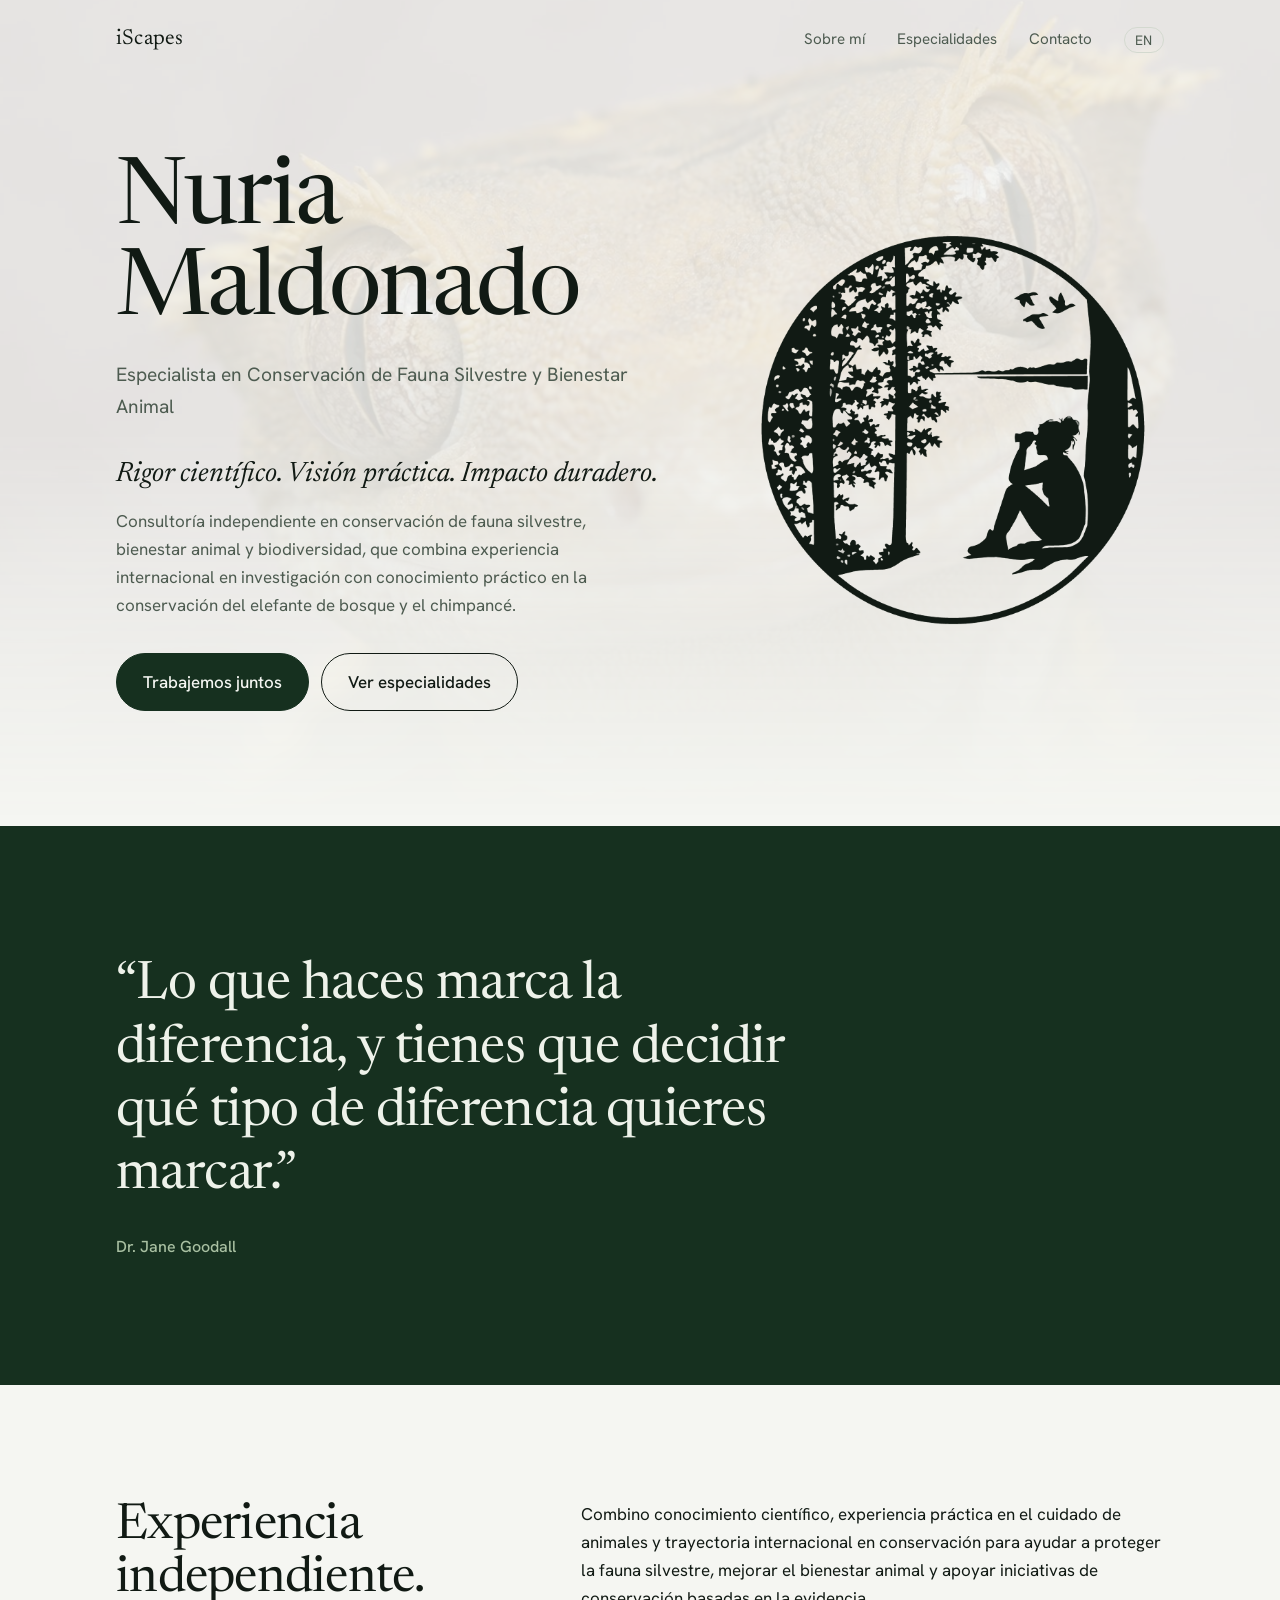
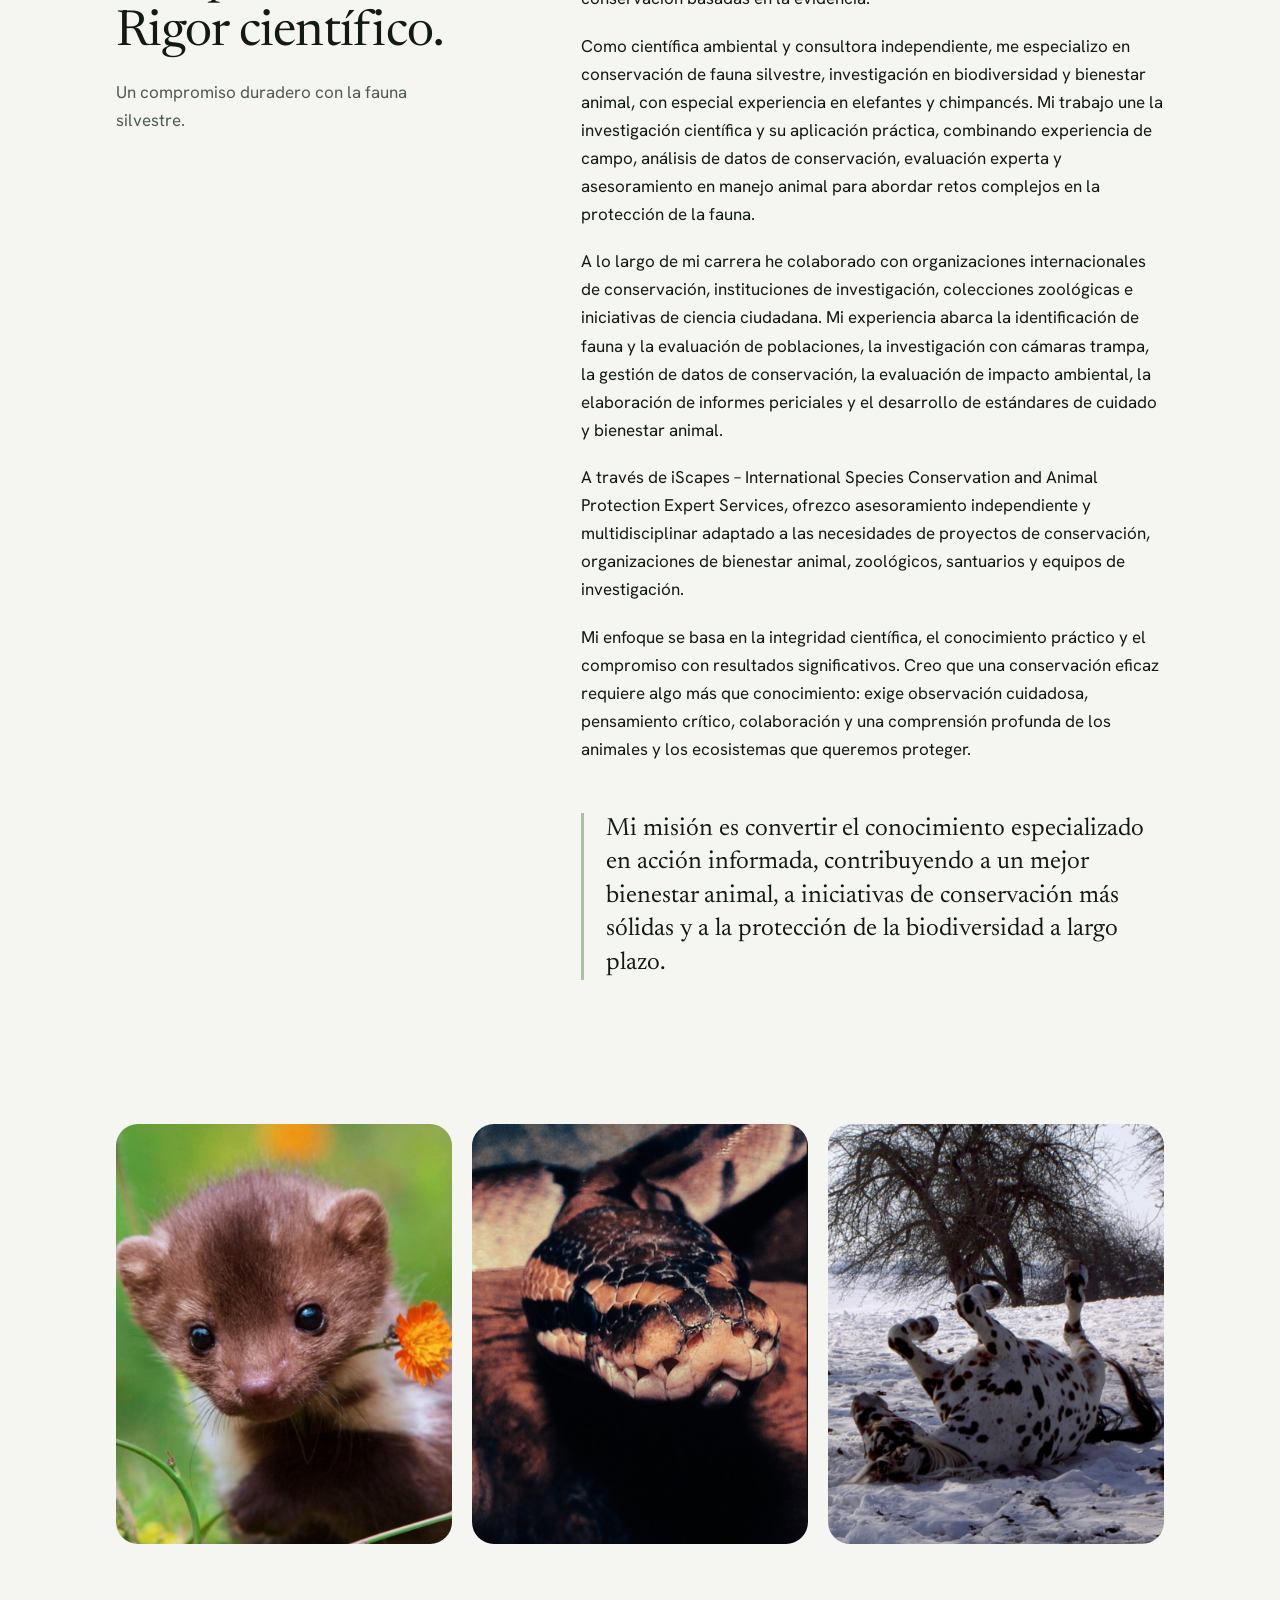
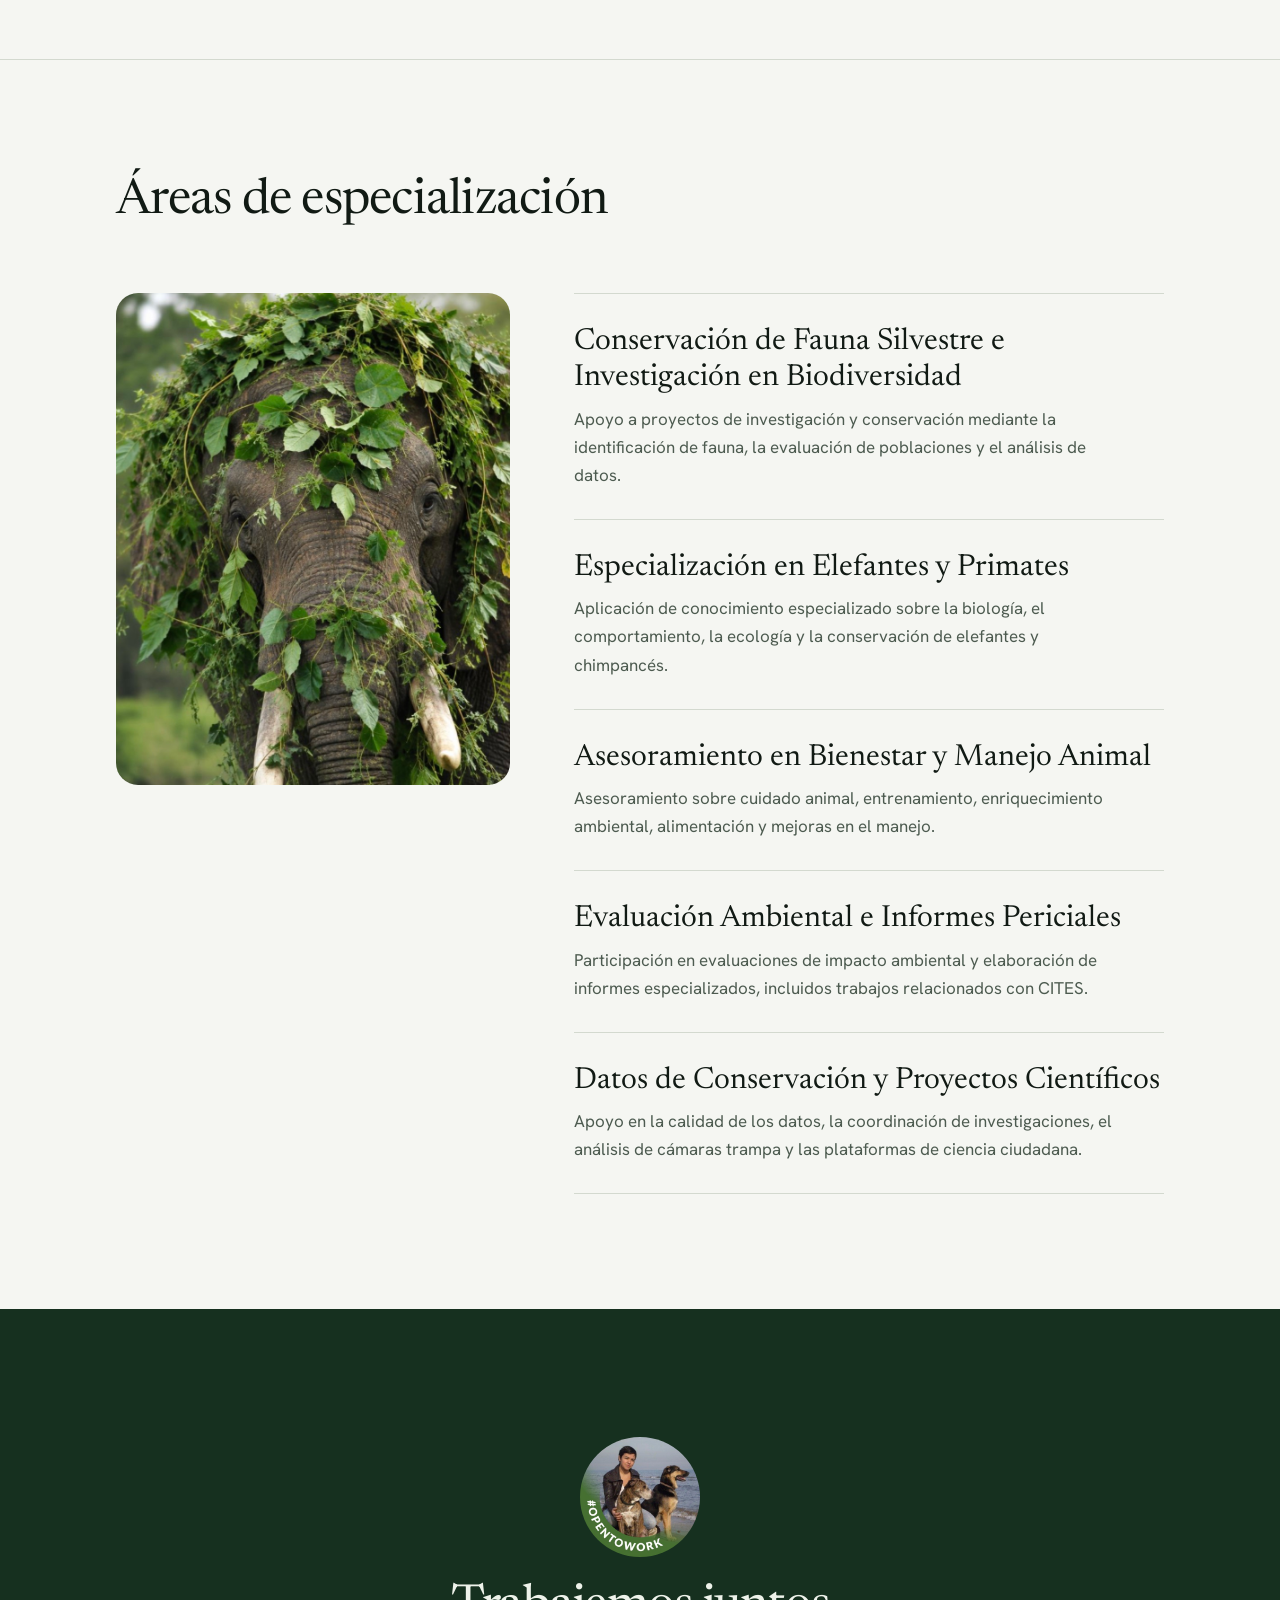
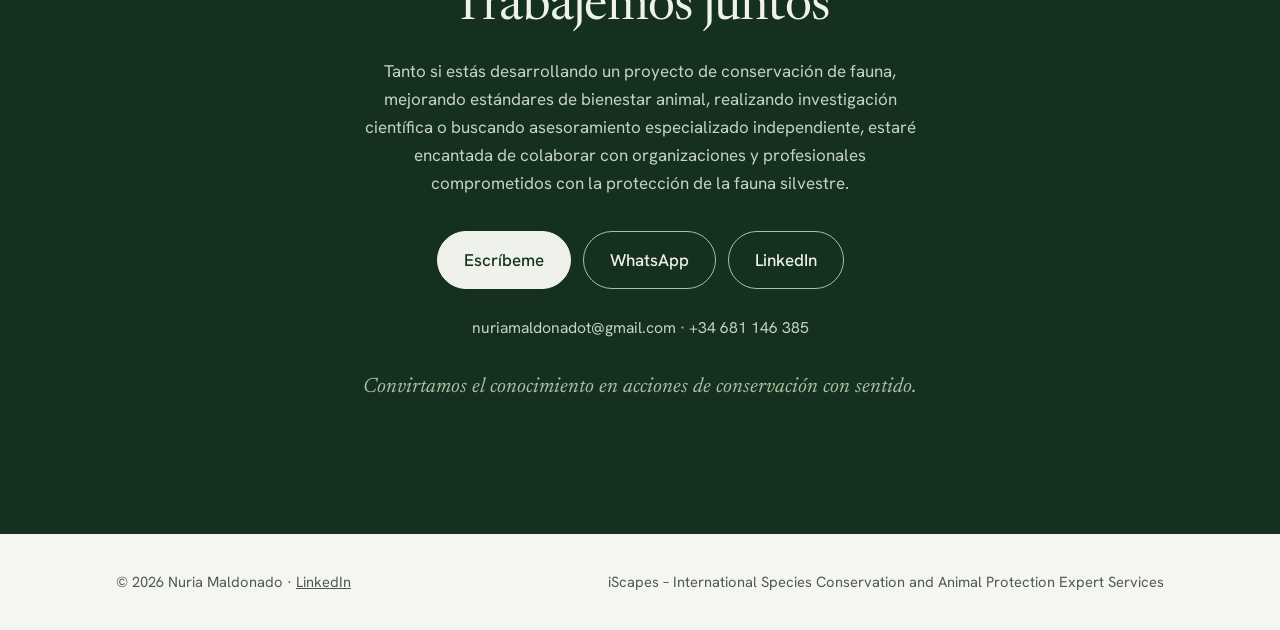
==== es/index.html @ fc55e968 "Add Spanish version and link previews - Spanish page at /es/ with EN/ES switch in the menu and hrefl" ====
<!DOCTYPE html>
<html lang="es">
<head>
<meta charset="utf-8">
<meta name="viewport" content="width=device-width, initial-scale=1, viewport-fit=cover">
<title>Nuria Maldonado – Especialista en Conservación de Fauna Silvestre y Bienestar Animal | iScapes</title>
<meta name="description" content="Consultoría independiente en conservación de fauna silvestre, bienestar animal y biodiversidad: elefantes y chimpancés, manejo animal, informes periciales y datos de conservación.">
<link rel="canonical" href="https://vitaflash.github.io/iscapes/es/">
<link rel="alternate" hreflang="en" href="https://vitaflash.github.io/iscapes/">
<link rel="alternate" hreflang="es" href="https://vitaflash.github.io/iscapes/es/">
<link rel="alternate" hreflang="x-default" href="https://vitaflash.github.io/iscapes/">
<meta property="og:type" content="website">
<meta property="og:site_name" content="iScapes">
<meta property="og:title" content="Nuria Maldonado – Especialista en Conservación de Fauna Silvestre y Bienestar Animal | iScapes">
<meta property="og:description" content="Consultoría independiente en conservación de fauna silvestre, bienestar animal y biodiversidad: elefantes y chimpancés, manejo animal, informes periciales y datos de conservación.">
<meta property="og:url" content="https://vitaflash.github.io/iscapes/es/">
<meta property="og:image" content="https://vitaflash.github.io/iscapes/assets/og-es.jpg">
<meta property="og:image:width" content="1200">
<meta property="og:image:height" content="630">
<meta property="og:locale" content="es_ES">
<meta property="og:locale:alternate" content="en_GB">
<meta name="twitter:card" content="summary_large_image">
<link rel="icon" type="image/png" href="../assets/favicon.png">
<link rel="apple-touch-icon" href="../assets/apple-touch-icon.png">
<link rel="preconnect" href="https://fonts.googleapis.com">
<link rel="preconnect" href="https://fonts.gstatic.com" crossorigin>
<link href="https://fonts.googleapis.com/css2?family=Newsreader:ital,opsz,wght@0,6..72,400;0,6..72,500;1,6..72,400&family=Hanken+Grotesk:wght@400;500;600&display=swap" rel="stylesheet">
<link rel="stylesheet" href="../assets/site.css">
</head>
<body>
<header><div class="wrap"><a class="brand" href="#top">iScapes</a>
<nav><a href="#about">Sobre mí</a><a href="#expertise">Especialidades</a><a href="#contact">Contacto</a><a class="lang" href="../" hreflang="en" lang="en">EN</a></nav></div></header>

<main id="top">
<section class="hero"><div class="wrap">
<div class="copy">
<h1>Nuria Maldonado</h1>
<p class="role">Especialista en Conservación de Fauna Silvestre y Bienestar Animal</p>
<p class="tag">Rigor científico. Visión práctica. Impacto duradero.</p>
<p class="lead">Consultoría independiente en conservación de fauna silvestre, bienestar animal y biodiversidad, que combina experiencia internacional en investigación con conocimiento práctico en la conservación del elefante de bosque y el chimpancé.</p>
<div class="btns"><a class="btn" href="#contact">Trabajemos juntos</a><a class="btn ghost" href="#expertise">Ver especialidades</a></div>
</div>
<figure><img class="logo" src="../assets/logo.png" alt="Logotipo de iScapes: una mujer con prismáticos sentada junto a un árbol frente a un lago, con pájaros volando" width="600" height="600"></figure>
</div></section>


<section class="quote"><div class="wrap">
<blockquote>“Lo que haces marca la diferencia, y tienes que decidir qué tipo de diferencia quieres marcar.”</blockquote>
<cite>Dr. Jane Goodall</cite></div></section>

<section class="block about" id="about"><div class="wrap">
<div><h2>Experiencia independiente. Rigor científico.</h2><p class="sub">Un compromiso duradero con la fauna silvestre.</p></div>
<div>
<p>Combino conocimiento científico, experiencia práctica en el cuidado de animales y trayectoria internacional en conservación para ayudar a proteger la fauna silvestre, mejorar el bienestar animal y apoyar iniciativas de conservación basadas en la evidencia.</p>
<p>Como científica ambiental y consultora independiente, me especializo en conservación de fauna silvestre, investigación en biodiversidad y bienestar animal, con especial experiencia en elefantes y chimpancés. Mi trabajo une la investigación científica y su aplicación práctica, combinando experiencia de campo, análisis de datos de conservación, evaluación experta y asesoramiento en manejo animal para abordar retos complejos en la protección de la fauna.</p>
<p>A lo largo de mi carrera he colaborado con organizaciones internacionales de conservación, instituciones de investigación, colecciones zoológicas e iniciativas de ciencia ciudadana. Mi experiencia abarca la identificación de fauna y la evaluación de poblaciones, la investigación con cámaras trampa, la gestión de datos de conservación, la evaluación de impacto ambiental, la elaboración de informes periciales y el desarrollo de estándares de cuidado y bienestar animal.</p>
<p>A través de iScapes – International Species Conservation and Animal Protection Expert Services, ofrezco asesoramiento independiente y multidisciplinar adaptado a las necesidades de proyectos de conservación, organizaciones de bienestar animal, zoológicos, santuarios y equipos de investigación.</p>
<p>Mi enfoque se basa en la integridad científica, el conocimiento práctico y el compromiso con resultados significativos. Creo que una conservación eficaz requiere algo más que conocimiento: exige observación cuidadosa, pensamiento crítico, colaboración y una comprensión profunda de los animales y los ecosistemas que queremos proteger.</p>
<p class="mission">Mi misión es convertir el conocimiento especializado en acción informada, contribuyendo a un mejor bienestar animal, a iniciativas de conservación más sólidas y a la protección de la biodiversidad a largo plazo.</p>
</div></div></section>

<section class="gallery" aria-label="Fotografías de fauna silvestre"><div class="wrap trio">
<figure class="photo"><img src="../assets/marten.jpg" alt="Cría de marta en un prado con una flor naranja" width="862" height="1100" loading="lazy"></figure>
<figure class="photo"><img src="../assets/snake.jpg" alt="Primer plano de la cabeza de una serpiente" width="863" height="1100" loading="lazy"></figure>
<figure class="photo"><img src="../assets/horse.jpg" alt="Caballo moteado revolcándose en la nieve" width="859" height="1100" loading="lazy"></figure>
</div></section>

<section class="block expertise" id="expertise"><div class="wrap">
<h2>Áreas de especialización</h2>
<div class="exp-grid">
<figure class="photo"><img src="../assets/elephant.jpg" alt="Elefante con hojas y enredaderas sobre la cabeza" width="877" height="1100" loading="lazy"></figure>
<div class="rows">
<div class="row"><h3>Conservación de Fauna Silvestre e Investigación en Biodiversidad</h3><p>Apoyo a proyectos de investigación y conservación mediante la identificación de fauna, la evaluación de poblaciones y el análisis de datos.</p></div>
<div class="row"><h3>Especialización en Elefantes y Primates</h3><p>Aplicación de conocimiento especializado sobre la biología, el comportamiento, la ecología y la conservación de elefantes y chimpancés.</p></div>
<div class="row"><h3>Asesoramiento en Bienestar y Manejo Animal</h3><p>Asesoramiento sobre cuidado animal, entrenamiento, enriquecimiento ambiental, alimentación y mejoras en el manejo.</p></div>
<div class="row"><h3>Evaluación Ambiental e Informes Periciales</h3><p>Participación en evaluaciones de impacto ambiental y elaboración de informes especializados, incluidos trabajos relacionados con CITES.</p></div>
<div class="row"><h3>Datos de Conservación y Proyectos Científicos</h3><p>Apoyo en la calidad de los datos, la coordinación de investigaciones, el análisis de cámaras trampa y las plataformas de ciencia ciudadana.</p></div>
</div></div>
</div></section>

<section class="cta" id="contact"><div class="wrap">
<img class="avatar" src="../assets/nuria.jpg" alt="Nuria Maldonado" width="120" height="120">
<h2>Trabajemos juntos</h2>
<p>Tanto si estás desarrollando un proyecto de conservación de fauna, mejorando estándares de bienestar animal, realizando investigación científica o buscando asesoramiento especializado independiente, estaré encantada de colaborar con organizaciones y profesionales comprometidos con la protección de la fauna silvestre.</p>
<div class="btns"><a class="btn" href="mailto:nuriamaldonadot@gmail.com?subject=Consulta%20iScapes">Escríbeme</a><a class="btn ghost" href="https://wa.me/34681146385" target="_blank" rel="noopener">WhatsApp</a><a class="btn ghost" href="https://www.linkedin.com/in/nuria-maldonado-torrecabota-3a413920/" target="_blank" rel="noopener">LinkedIn</a></div><p class="direct">nuriamaldonadot@gmail.com · +34 681 146 385</p>
<p class="small">Convirtamos el conocimiento en acciones de conservación con sentido.</p>
</div></section>
</main>

<footer><div class="wrap"><span>© 2026 Nuria Maldonado · <a href="https://www.linkedin.com/in/nuria-maldonado-torrecabota-3a413920/" target="_blank" rel="noopener">LinkedIn</a></span><span>iScapes – International Species Conservation and Animal Protection Expert Services</span></div></footer>
</body>
</html>
---- assets/site.css ----
:root{--bg:#F5F6F2;--ink:#111A14;--mute:#4D5B50;--line:#D3D9CF;--forest:#16301F;--forest-ink:#EEF2EA;--sage:#A9C0A2;--btn:#16301F;--btn-ink:#F5F6F2;
box-sizing:border-box;padding-top:env(safe-area-inset-top,0px);padding-bottom:env(safe-area-inset-bottom,0px);color-scheme:light}
@media (prefers-color-scheme:dark){:root:not([data-theme="light"]){--bg:#0F1712;--ink:#E9EEE6;--mute:#9AA99C;--line:#26362B;--forest:#1B3A26;--btn:#A9C0A2;--btn-ink:#0F1712;color-scheme:dark}}
:root[data-theme="dark"]{--bg:#0F1712;--ink:#E9EEE6;--mute:#9AA99C;--line:#26362B;--forest:#1B3A26;--btn:#A9C0A2;--btn-ink:#0F1712;color-scheme:dark}
*,*::before,*::after{box-sizing:border-box}
html{scroll-padding-top:env(safe-area-inset-top,0px);scroll-behavior:smooth}
body{margin:0;background:var(--bg);color:var(--ink);font:400 1.0625rem/1.65 "Hanken Grotesk",system-ui,sans-serif;-webkit-font-smoothing:antialiased}
h1,h2,h3,blockquote{font-family:"Newsreader",Georgia,serif;font-weight:400;margin:0}
a{color:inherit}
:focus-visible{outline:2px solid var(--sage);outline-offset:3px}
.wrap{max-width:1160px;margin:0 auto;padding:0 clamp(20px,5vw,56px)}
.logo{display:block;width:100%;height:auto}
@media (prefers-color-scheme:dark){:root:not([data-theme="light"]) .logo{filter:invert(.93)}}
:root[data-theme="dark"] .logo{filter:invert(.93)}

header{padding:22px 0;position:relative;z-index:1}
header .wrap{display:flex;justify-content:space-between;align-items:center;gap:16px}
.brand{font-family:"Newsreader",serif;font-size:1.35rem;text-decoration:none;letter-spacing:.01em}
nav{display:flex;gap:clamp(14px,3vw,32px);font-size:.95rem}
nav a{text-decoration:none;color:var(--mute)}
nav a:hover{color:var(--ink)}
@media(max-width:560px){nav a:nth-child(2){display:none}}

.hero{padding:clamp(32px,6vw,80px) 0 clamp(56px,9vw,120px);position:relative;isolation:isolate}
.hero::before{content:"";position:absolute;inset:-120px 0 0;z-index:-1;background:url(gecko.jpg) 62% 40%/cover no-repeat;opacity:.13;-webkit-mask-image:linear-gradient(to bottom,#000 55%,transparent);mask-image:linear-gradient(to bottom,#000 55%,transparent)}
@media (prefers-color-scheme:dark){:root:not([data-theme="light"]) .hero::before{opacity:.2}}
:root[data-theme="dark"] .hero::before{opacity:.2}
.hero .wrap{display:grid;grid-template-columns:1.15fr .85fr;gap:clamp(32px,6vw,88px);align-items:center}
.hero h1{font-size:clamp(2.9rem,7.2vw,6rem);line-height:.98;letter-spacing:-.02em}
.role{margin:22px 0 0;font-size:1.2rem;color:var(--mute)}
.tag{font-family:"Newsreader",serif;font-style:italic;font-size:clamp(1.3rem,2.4vw,1.75rem);margin:34px 0 14px;line-height:1.3}
.lead{max-width:34rem;color:var(--mute);margin:0 0 34px}
.btns{display:flex;flex-wrap:wrap;gap:12px}
.btn{display:inline-block;padding:14px 26px;border-radius:999px;background:var(--btn);color:var(--btn-ink);text-decoration:none;font-weight:500;border:1px solid var(--btn);transition:transform .2s}
.btn:hover{transform:translateY(-2px)}
.btn.ghost{background:transparent;color:var(--ink);border-color:var(--ink)}
.hero figure{margin:0;max-width:460px;justify-self:end;width:100%}
.hero .copy>*{animation:rise .9s cubic-bezier(.2,.7,.2,1) both}
.hero .copy>*:nth-child(2){animation-delay:.1s}.hero .copy>*:nth-child(3){animation-delay:.2s}.hero .copy>*:nth-child(4){animation-delay:.3s}.hero .copy>*:nth-child(5){animation-delay:.4s}
@keyframes rise{from{opacity:0;transform:translateY(18px)}}
@media(max-width:820px){.hero .wrap{grid-template-columns:1fr}.hero figure{order:-1;max-width:260px;justify-self:start}}

.quote{background:var(--forest);color:var(--forest-ink);padding:clamp(64px,10vw,130px) 0;position:relative;overflow:hidden}
.quote .wrap{position:relative}
.quote blockquote{font-size:clamp(1.8rem,4.2vw,3.3rem);line-height:1.2;max-width:22ch;letter-spacing:-.01em}
.quote cite{display:block;margin-top:28px;font:500 1rem "Hanken Grotesk",sans-serif;color:var(--sage);font-style:normal}

section.block{padding:clamp(64px,9vw,120px) 0}
.about .wrap{display:grid;grid-template-columns:.8fr 1.2fr;gap:clamp(28px,6vw,96px)}
h2{font-size:clamp(2rem,4vw,3.1rem);line-height:1.08;letter-spacing:-.015em}
.about .sub{margin-top:18px;color:var(--mute);max-width:20rem}
.about p{margin:0 0 1.15em;max-width:38rem}
.about .mission{font-family:"Newsreader",serif;font-size:1.55rem;line-height:1.35;border-left:3px solid var(--sage);padding-left:22px;margin-top:2em}
@media(max-width:820px){.about .wrap{grid-template-columns:1fr}}

.expertise{border-top:1px solid var(--line)}
.expertise h2{margin-bottom:clamp(32px,5vw,64px)}
.row{display:grid;grid-template-columns:1fr 1.1fr;gap:clamp(16px,5vw,80px);padding:30px 0;border-top:1px solid var(--line)}
.row:last-child{border-bottom:1px solid var(--line)}
.row h3{font-size:clamp(1.45rem,2.4vw,1.9rem);line-height:1.2}
.row p{margin:0;color:var(--mute);max-width:34rem}
@media(max-width:720px){.row{grid-template-columns:1fr;gap:8px}}

.cta{background:var(--forest);color:var(--forest-ink);text-align:center;padding:clamp(72px,10vw,140px) 0}
.cta h2{max-width:16ch;margin:0 auto 22px}
.cta p{max-width:36rem;margin:0 auto 34px;color:#C5D3C0}
.cta .btn{background:var(--forest-ink);color:#16301F;border-color:var(--forest-ink)}
.cta .btns{justify-content:center}.cta .btn.ghost{background:transparent;color:var(--forest-ink);border-color:var(--sage)}.cta .direct{margin:26px auto 0;font-size:.98rem;color:#C5D3C0}.cta .small{margin:30px auto 0;font-family:"Newsreader",serif;font-style:italic;font-size:1.3rem;color:var(--sage)}

.photo{margin:0}
.photo img{display:block;width:100%;height:auto;border-radius:22px;object-fit:cover;background:var(--line)}
.gallery{padding-bottom:clamp(64px,9vw,120px)}
.trio{display:grid;grid-template-columns:repeat(3,1fr);gap:clamp(10px,2vw,20px)}
.trio img{aspect-ratio:4/5}
@media(max-width:640px){.trio{grid-template-columns:1fr 1fr}.trio .photo:first-child{grid-column:1/-1}.trio .photo:first-child img{aspect-ratio:4/3;object-position:50% 35%}}
.exp-grid{display:grid;grid-template-columns:.8fr 1.2fr;gap:clamp(28px,5vw,72px);align-items:start}
.exp-grid .photo{position:sticky;top:calc(24px + env(safe-area-inset-top,0px))}
.exp-grid .photo img{aspect-ratio:4/5}
.exp-grid .row{grid-template-columns:1fr;gap:8px}
@media(max-width:820px){.exp-grid{grid-template-columns:1fr}.exp-grid .photo{position:static}.exp-grid .photo img{aspect-ratio:4/3;object-position:50% 30%}}
.avatar{display:block;width:120px;height:120px;margin:0 auto 24px;border-radius:50%;object-fit:cover}

footer{padding:36px 0;color:var(--mute);font-size:.92rem}
footer .wrap{display:flex;flex-wrap:wrap;justify-content:space-between;gap:10px}
@media(prefers-reduced-motion:reduce){*{animation:none!important;transition:none!important;scroll-behavior:auto!important}}
.lang{border:1px solid var(--line);border-radius:999px;padding:1px 10px;font-size:.85rem;letter-spacing:.04em}
.lang:hover{border-color:var(--ink)}
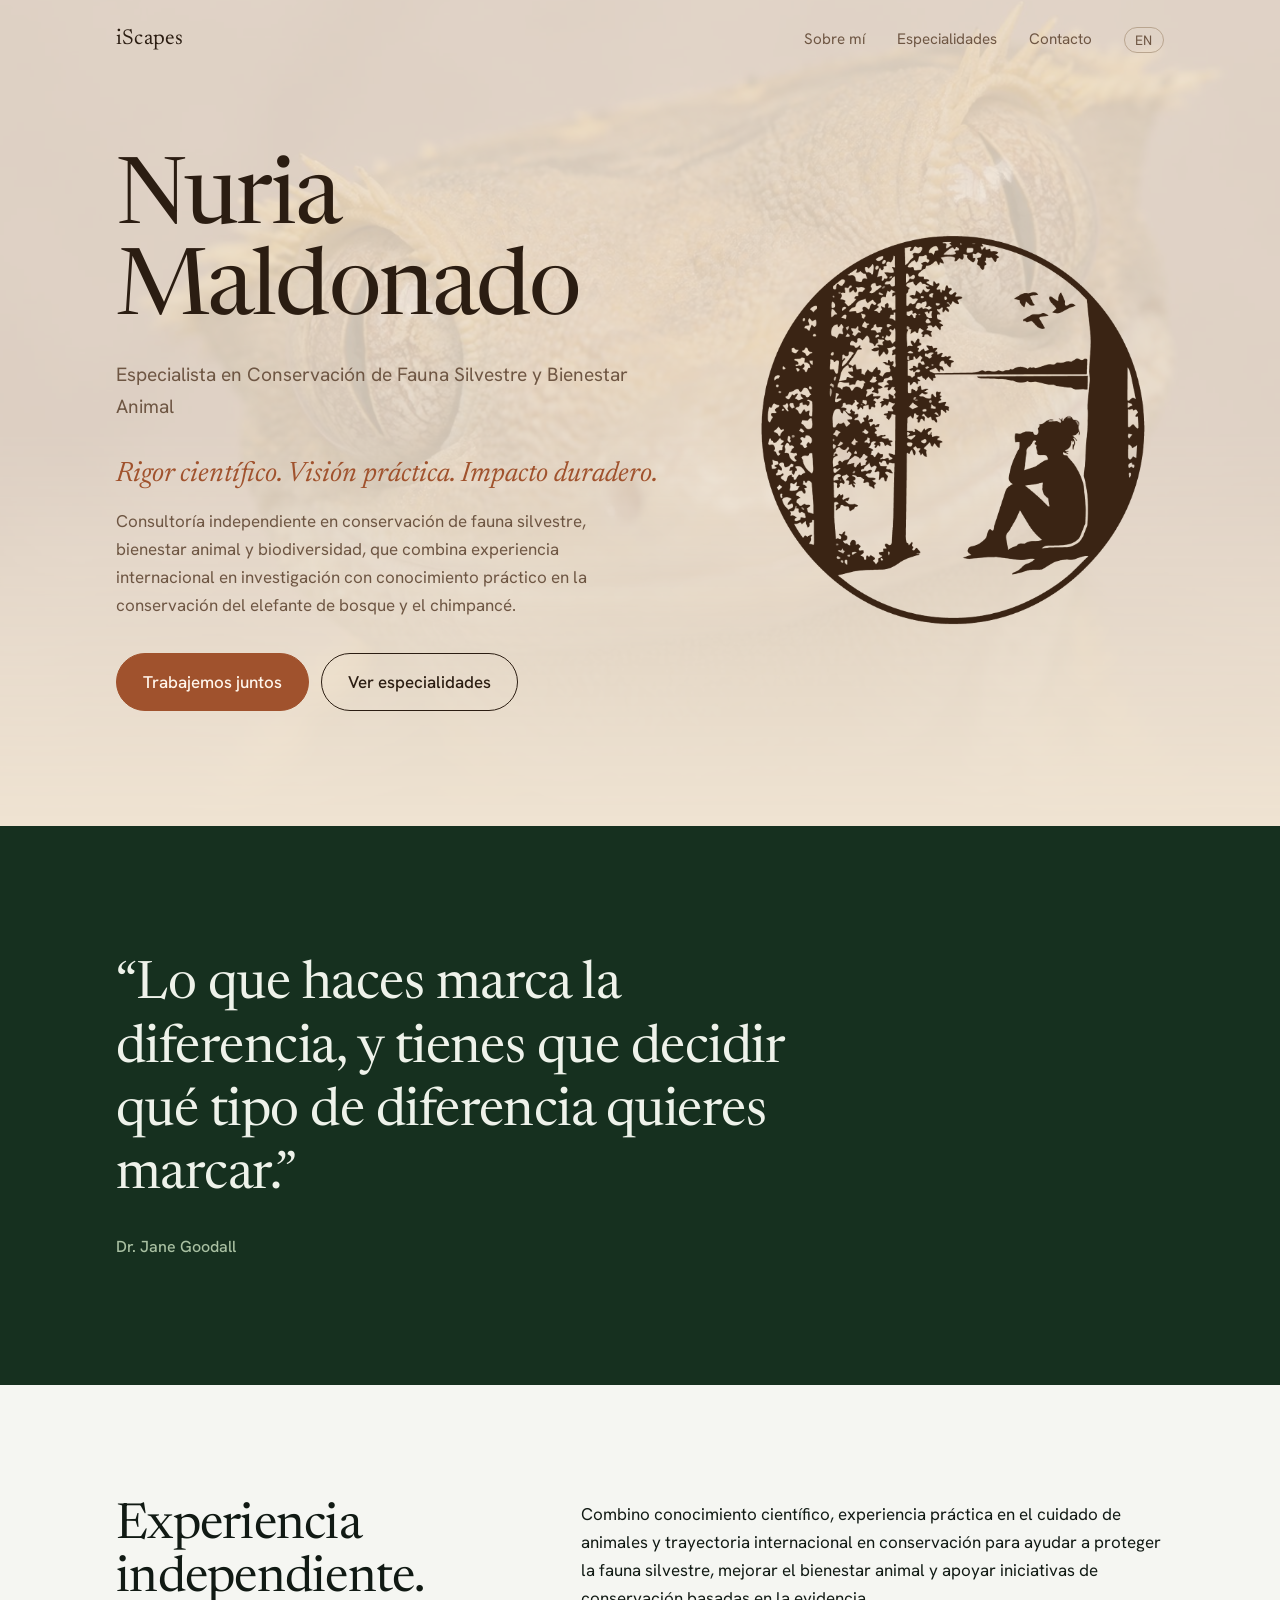
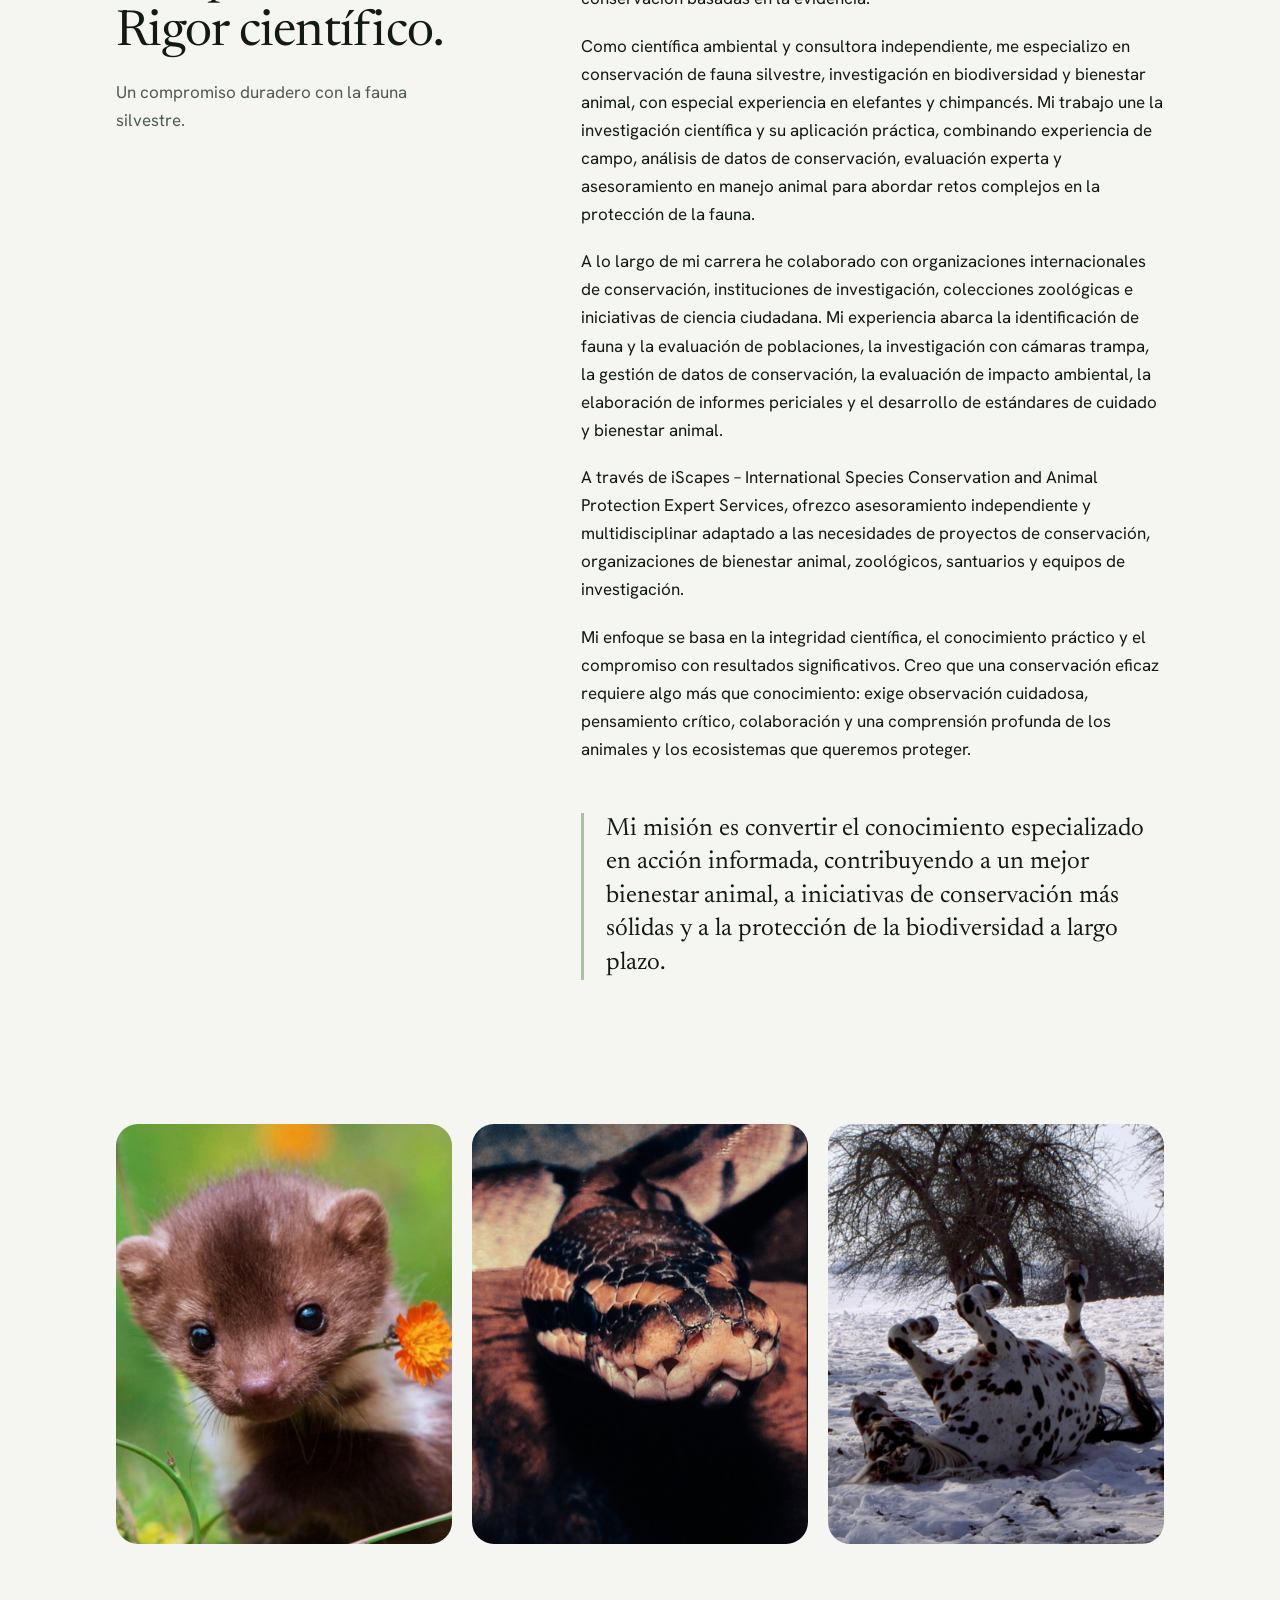
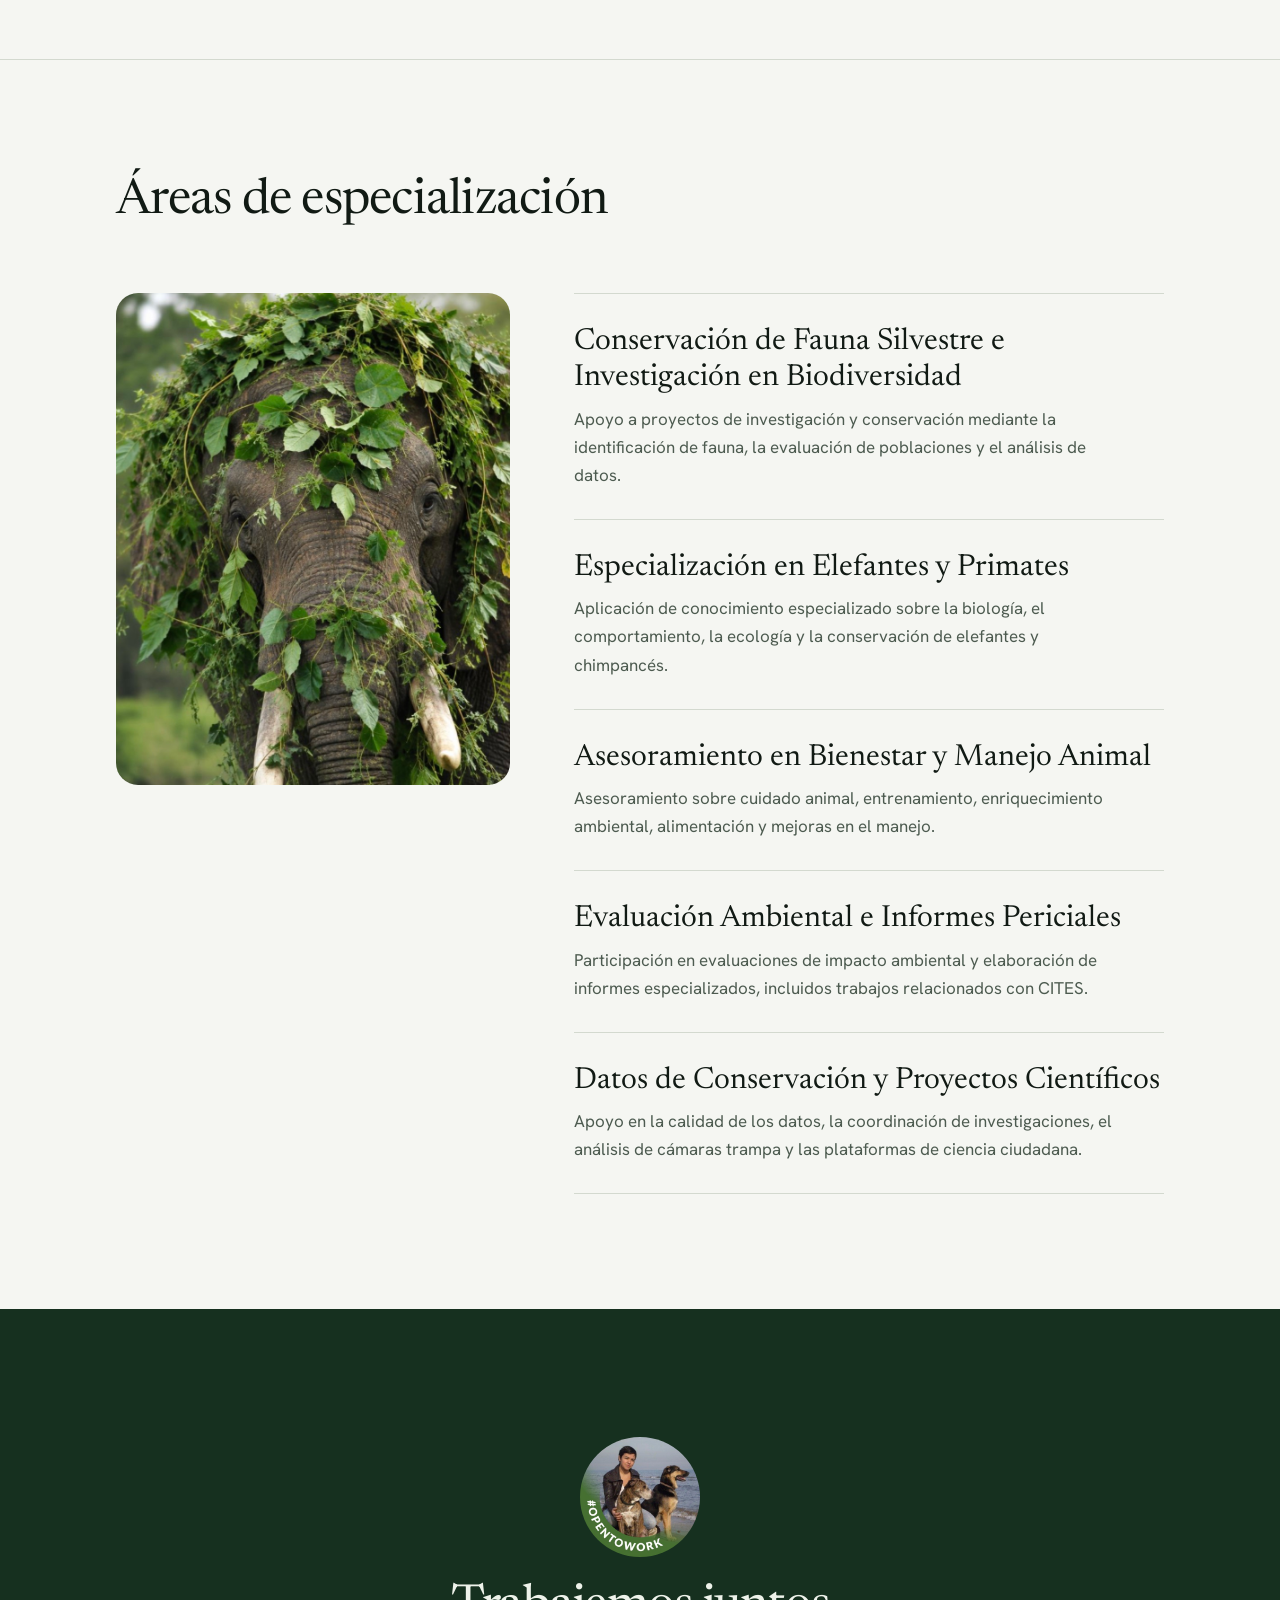
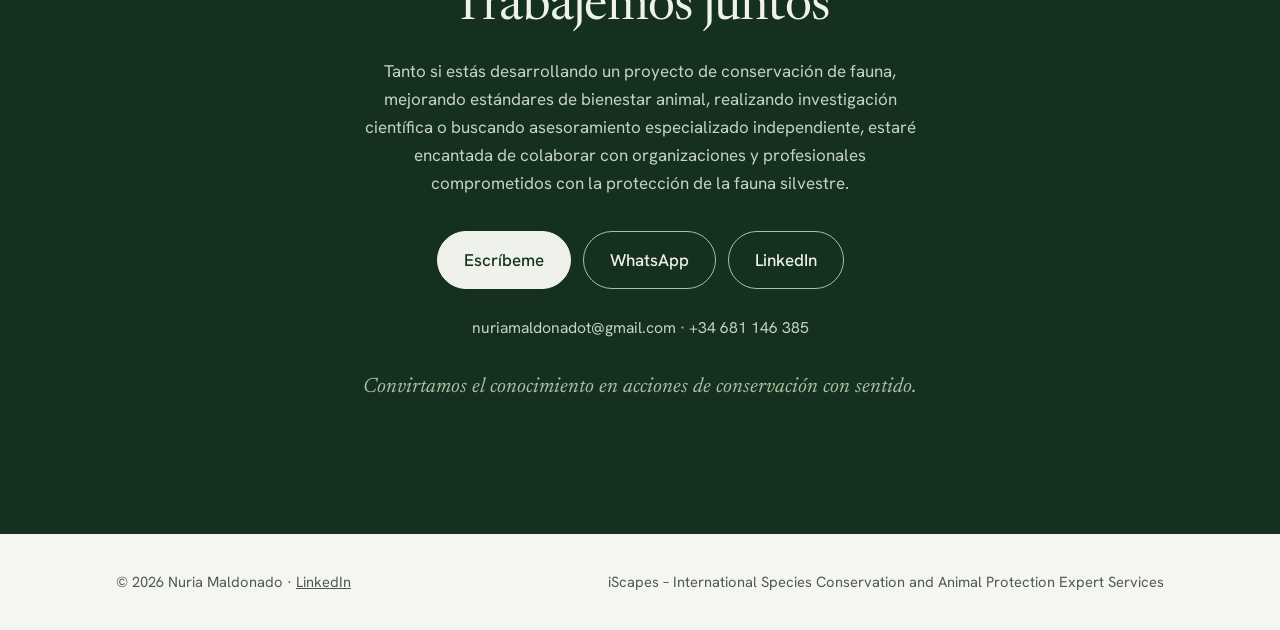
==== commit a6df67db: "Sand & Terracotta first section - Warm sand background behind the menu and first section, gecko kept" ====
--- a/es/index.html
+++ b/es/index.html
@@ -40,7 +40,7 @@
 <p class="lead">Consultoría independiente en conservación de fauna silvestre, bienestar animal y biodiversidad, que combina experiencia internacional en investigación con conocimiento práctico en la conservación del elefante de bosque y el chimpancé.</p>
 <div class="btns"><a class="btn" href="#contact">Trabajemos juntos</a><a class="btn ghost" href="#expertise">Ver especialidades</a></div>
 </div>
-<figure><img class="logo" src="../assets/logo.png" alt="Logotipo de iScapes: una mujer con prismáticos sentada junto a un árbol frente a un lago, con pájaros volando" width="600" height="600"></figure>
+<figure><picture><source srcset="../assets/logo-cream.png" media="(prefers-color-scheme: dark)"><img class="logo" src="../assets/logo-brown.png" alt="Logotipo de iScapes: una mujer con prismáticos sentada junto a un árbol frente a un lago, con pájaros volando" width="600" height="600"></picture></figure>
 </div></section>
 
 
--- a/assets/site.css
+++ b/assets/site.css
@@ -1,7 +1,7 @@
-:root{--bg:#F5F6F2;--ink:#111A14;--mute:#4D5B50;--line:#D3D9CF;--forest:#16301F;--forest-ink:#EEF2EA;--sage:#A9C0A2;--btn:#16301F;--btn-ink:#F5F6F2;
+:root{--bg:#F5F6F2;--ink:#111A14;--mute:#4D5B50;--line:#D3D9CF;--forest:#16301F;--forest-ink:#EEF2EA;--sage:#A9C0A2;--btn:#16301F;--btn-ink:#F5F6F2;--hero-bg:#EFE3D2;--hero-ink:#2B1D12;--hero-mute:#6E5643;--hero-line:#B9A58F;--accent:#A0522D;--accent-ink:#FFF6EC;
 box-sizing:border-box;padding-top:env(safe-area-inset-top,0px);padding-bottom:env(safe-area-inset-bottom,0px);color-scheme:light}
-@media (prefers-color-scheme:dark){:root:not([data-theme="light"]){--bg:#0F1712;--ink:#E9EEE6;--mute:#9AA99C;--line:#26362B;--forest:#1B3A26;--btn:#A9C0A2;--btn-ink:#0F1712;color-scheme:dark}}
-:root[data-theme="dark"]{--bg:#0F1712;--ink:#E9EEE6;--mute:#9AA99C;--line:#26362B;--forest:#1B3A26;--btn:#A9C0A2;--btn-ink:#0F1712;color-scheme:dark}
+@media (prefers-color-scheme:dark){:root:not([data-theme="light"]){--hero-bg:#2A1E16;--hero-ink:#F2E6D6;--hero-mute:#C9B49E;--hero-line:#6E5A48;--accent:#D98A5F;--accent-ink:#24170F;--bg:#0F1712;--ink:#E9EEE6;--mute:#9AA99C;--line:#26362B;--forest:#1B3A26;--btn:#A9C0A2;--btn-ink:#0F1712;color-scheme:dark}}
+:root[data-theme="dark"]{--hero-bg:#2A1E16;--hero-ink:#F2E6D6;--hero-mute:#C9B49E;--hero-line:#6E5A48;--accent:#D98A5F;--accent-ink:#24170F;--bg:#0F1712;--ink:#E9EEE6;--mute:#9AA99C;--line:#26362B;--forest:#1B3A26;--btn:#A9C0A2;--btn-ink:#0F1712;color-scheme:dark}
 *,*::before,*::after{box-sizing:border-box}
 html{scroll-padding-top:env(safe-area-inset-top,0px);scroll-behavior:smooth}
 body{margin:0;background:var(--bg);color:var(--ink);font:400 1.0625rem/1.65 "Hanken Grotesk",system-ui,sans-serif;-webkit-font-smoothing:antialiased}
@@ -10,19 +10,23 @@
 :focus-visible{outline:2px solid var(--sage);outline-offset:3px}
 .wrap{max-width:1160px;margin:0 auto;padding:0 clamp(20px,5vw,56px)}
 .logo{display:block;width:100%;height:auto}
-@media (prefers-color-scheme:dark){:root:not([data-theme="light"]) .logo{filter:invert(.93)}}
-:root[data-theme="dark"] .logo{filter:invert(.93)}
 
 header{padding:22px 0;position:relative;z-index:1}
 header .wrap{display:flex;justify-content:space-between;align-items:center;gap:16px}
 .brand{font-family:"Newsreader",serif;font-size:1.35rem;text-decoration:none;letter-spacing:.01em}
 nav{display:flex;gap:clamp(14px,3vw,32px);font-size:.95rem}
-nav a{text-decoration:none;color:var(--mute)}
-nav a:hover{color:var(--ink)}
+header{color:var(--hero-ink)}
+nav a{text-decoration:none;color:var(--hero-mute)}
+nav a:hover{color:var(--hero-ink)}
 @media(max-width:560px){nav a:nth-child(2){display:none}}
 
-.hero{padding:clamp(32px,6vw,80px) 0 clamp(56px,9vw,120px);position:relative;isolation:isolate}
-.hero::before{content:"";position:absolute;inset:-120px 0 0;z-index:-1;background:url(gecko.jpg) 62% 40%/cover no-repeat;opacity:.13;-webkit-mask-image:linear-gradient(to bottom,#000 55%,transparent);mask-image:linear-gradient(to bottom,#000 55%,transparent)}
+.hero{padding:clamp(32px,6vw,80px) 0 clamp(56px,9vw,120px);position:relative;isolation:isolate;color:var(--hero-ink)}
+.hero::after{content:"";position:absolute;inset:-120px 0 0;z-index:-2;background:var(--hero-bg)}
+.hero .role,.hero .lead{color:var(--hero-mute)}
+.hero .tag{color:var(--accent)}
+.hero .btn{background:var(--accent);border-color:var(--accent);color:var(--accent-ink)}
+.hero .btn.ghost{background:transparent;color:var(--hero-ink);border-color:var(--hero-ink)}
+.hero::before{content:"";position:absolute;inset:-120px 0 0;z-index:-1;background:url(gecko.jpg) 62% 40%/cover no-repeat;opacity:.15;-webkit-mask-image:linear-gradient(to bottom,#000 55%,transparent);mask-image:linear-gradient(to bottom,#000 55%,transparent)}
 @media (prefers-color-scheme:dark){:root:not([data-theme="light"]) .hero::before{opacity:.2}}
 :root[data-theme="dark"] .hero::before{opacity:.2}
 .hero .wrap{display:grid;grid-template-columns:1.15fr .85fr;gap:clamp(32px,6vw,88px);align-items:center}
@@ -83,5 +87,5 @@
 footer{padding:36px 0;color:var(--mute);font-size:.92rem}
 footer .wrap{display:flex;flex-wrap:wrap;justify-content:space-between;gap:10px}
 @media(prefers-reduced-motion:reduce){*{animation:none!important;transition:none!important;scroll-behavior:auto!important}}
-.lang{border:1px solid var(--line);border-radius:999px;padding:1px 10px;font-size:.85rem;letter-spacing:.04em}
-.lang:hover{border-color:var(--ink)}
+.lang{border:1px solid var(--hero-line);border-radius:999px;padding:1px 10px;font-size:.85rem;letter-spacing:.04em}
+.lang:hover{border-color:var(--hero-ink)}
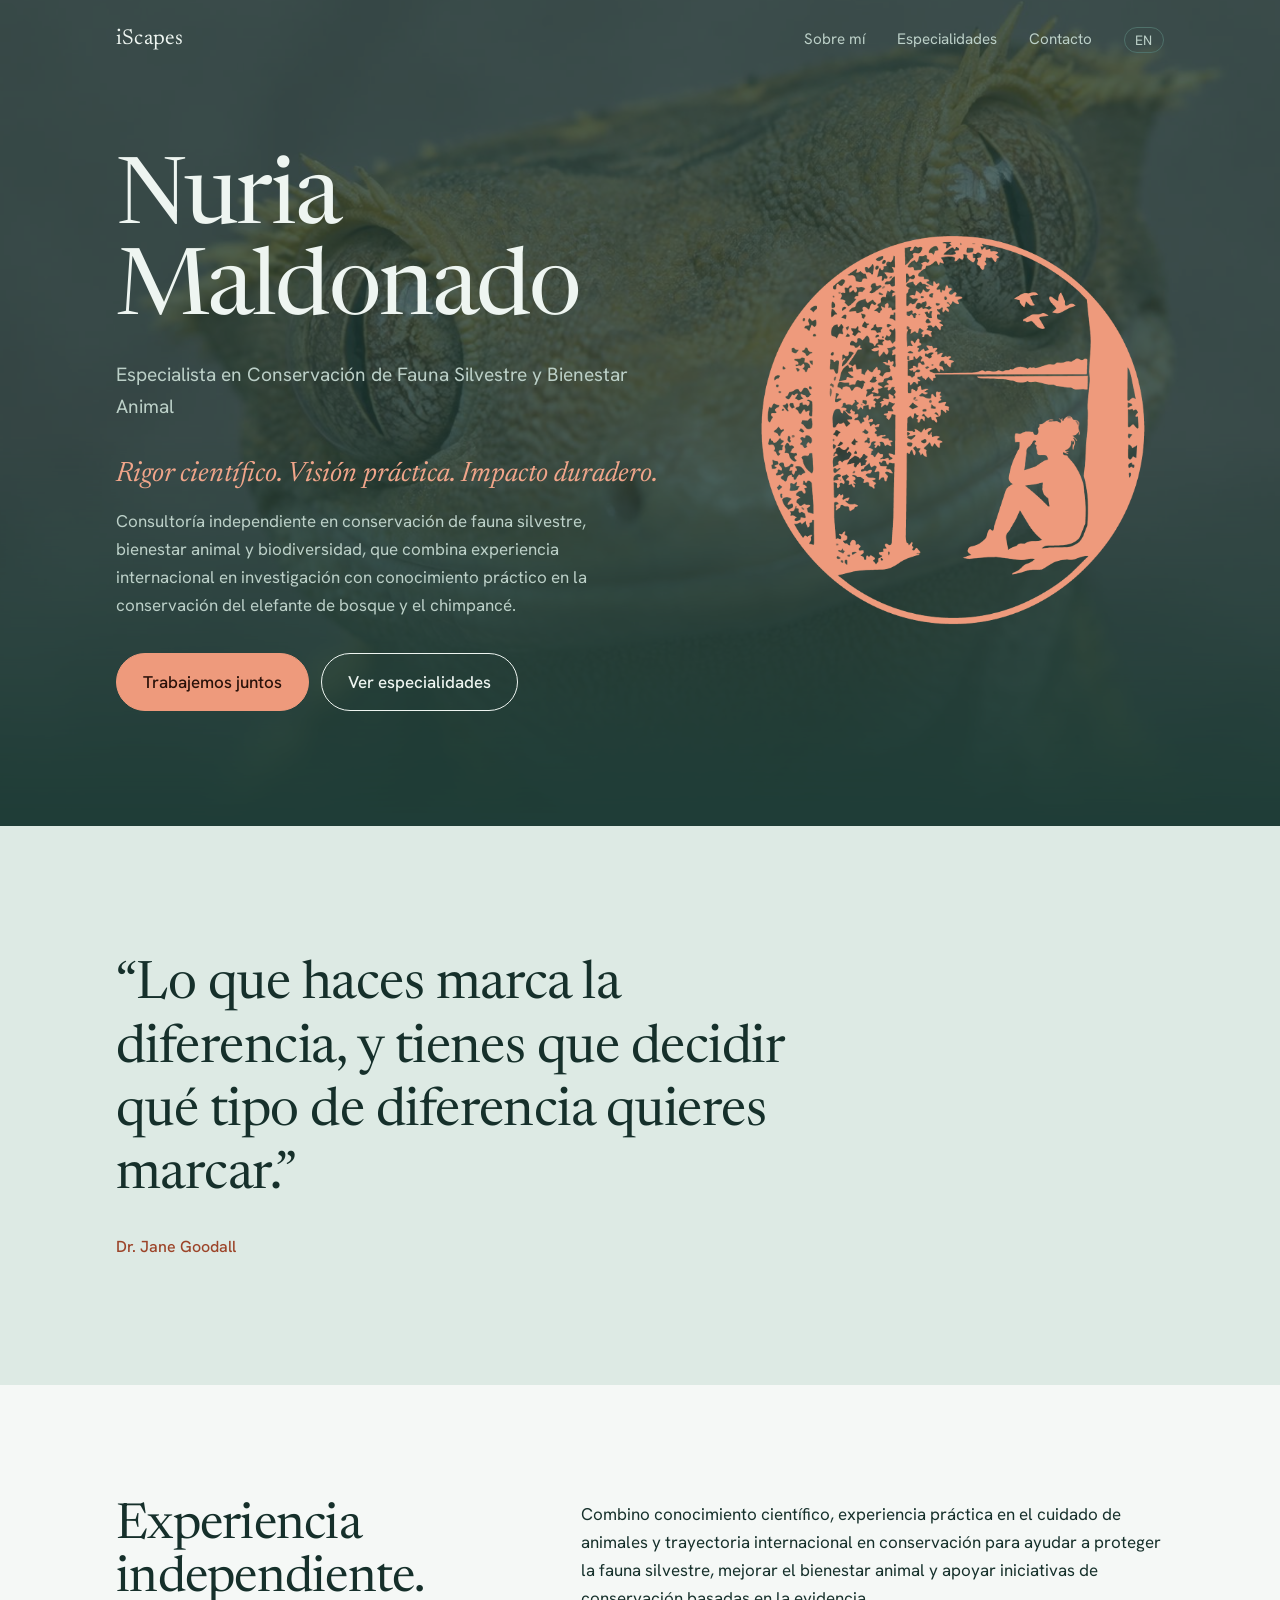
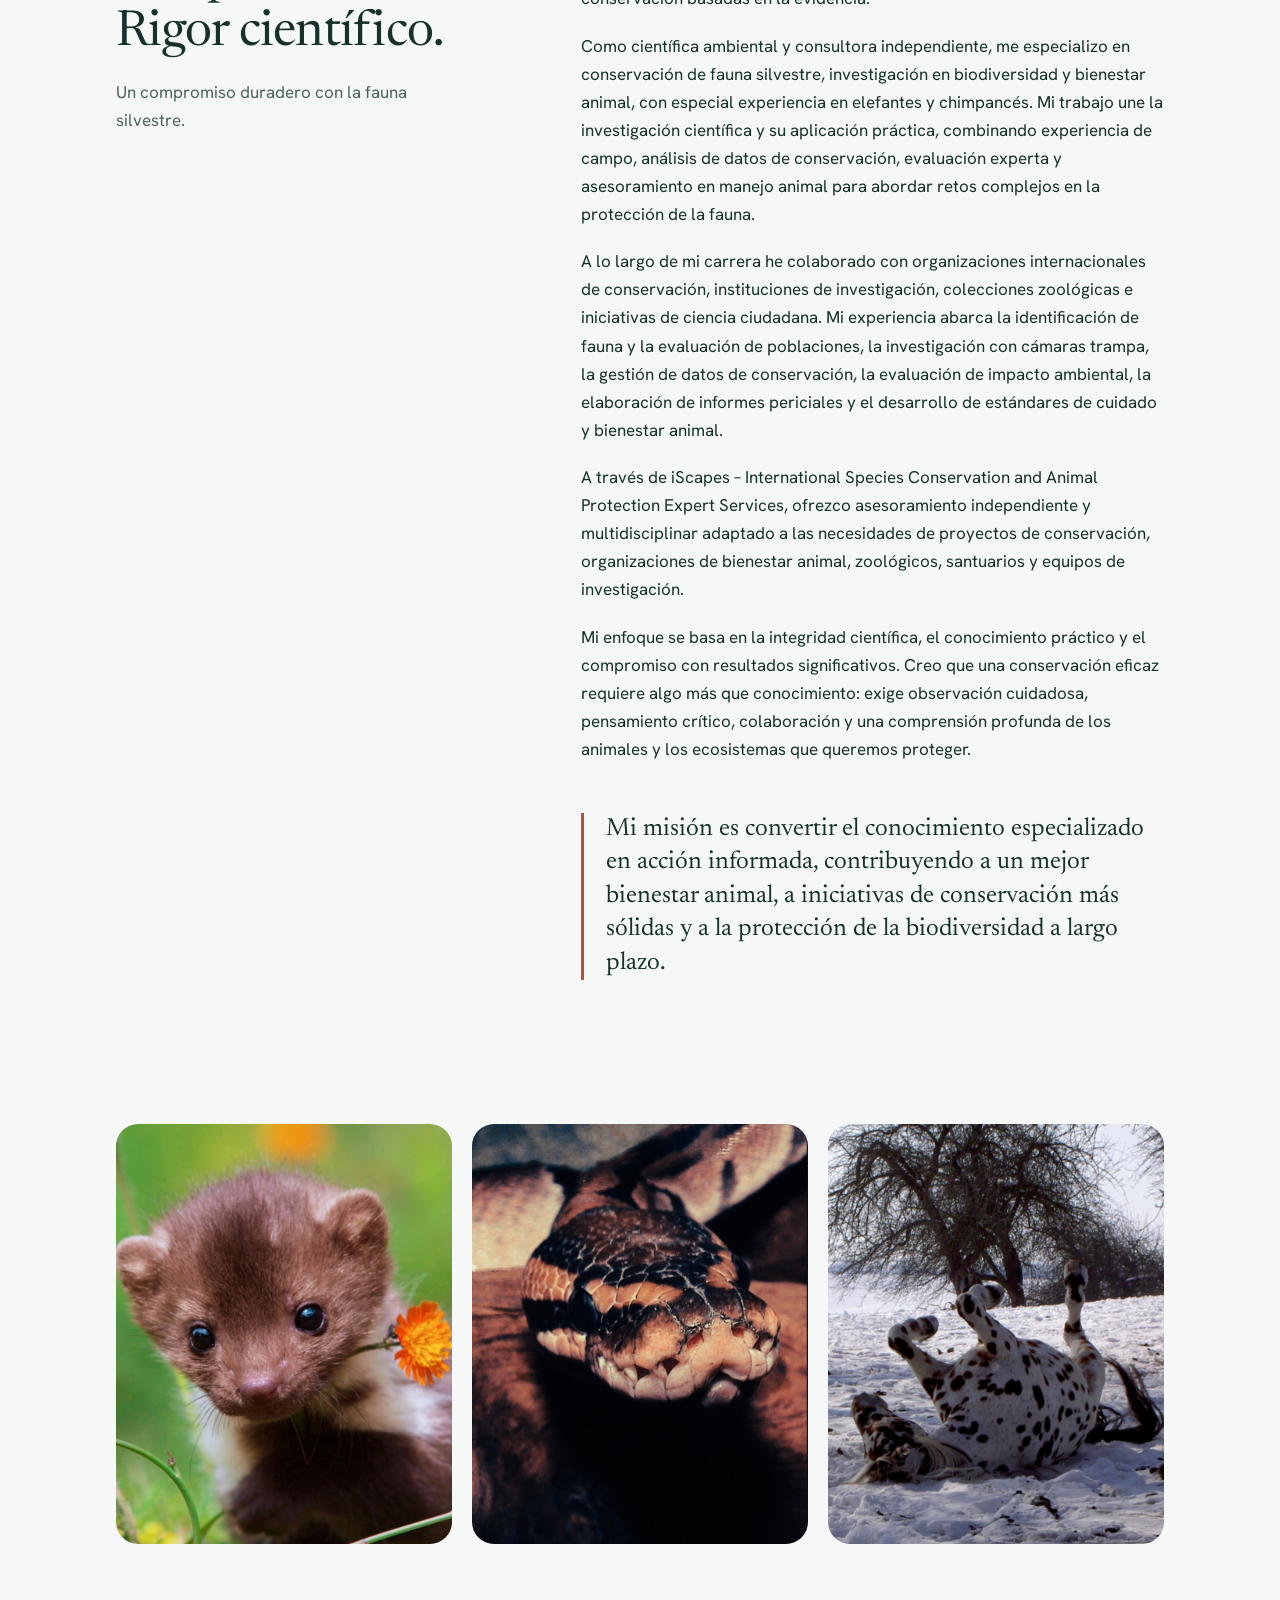
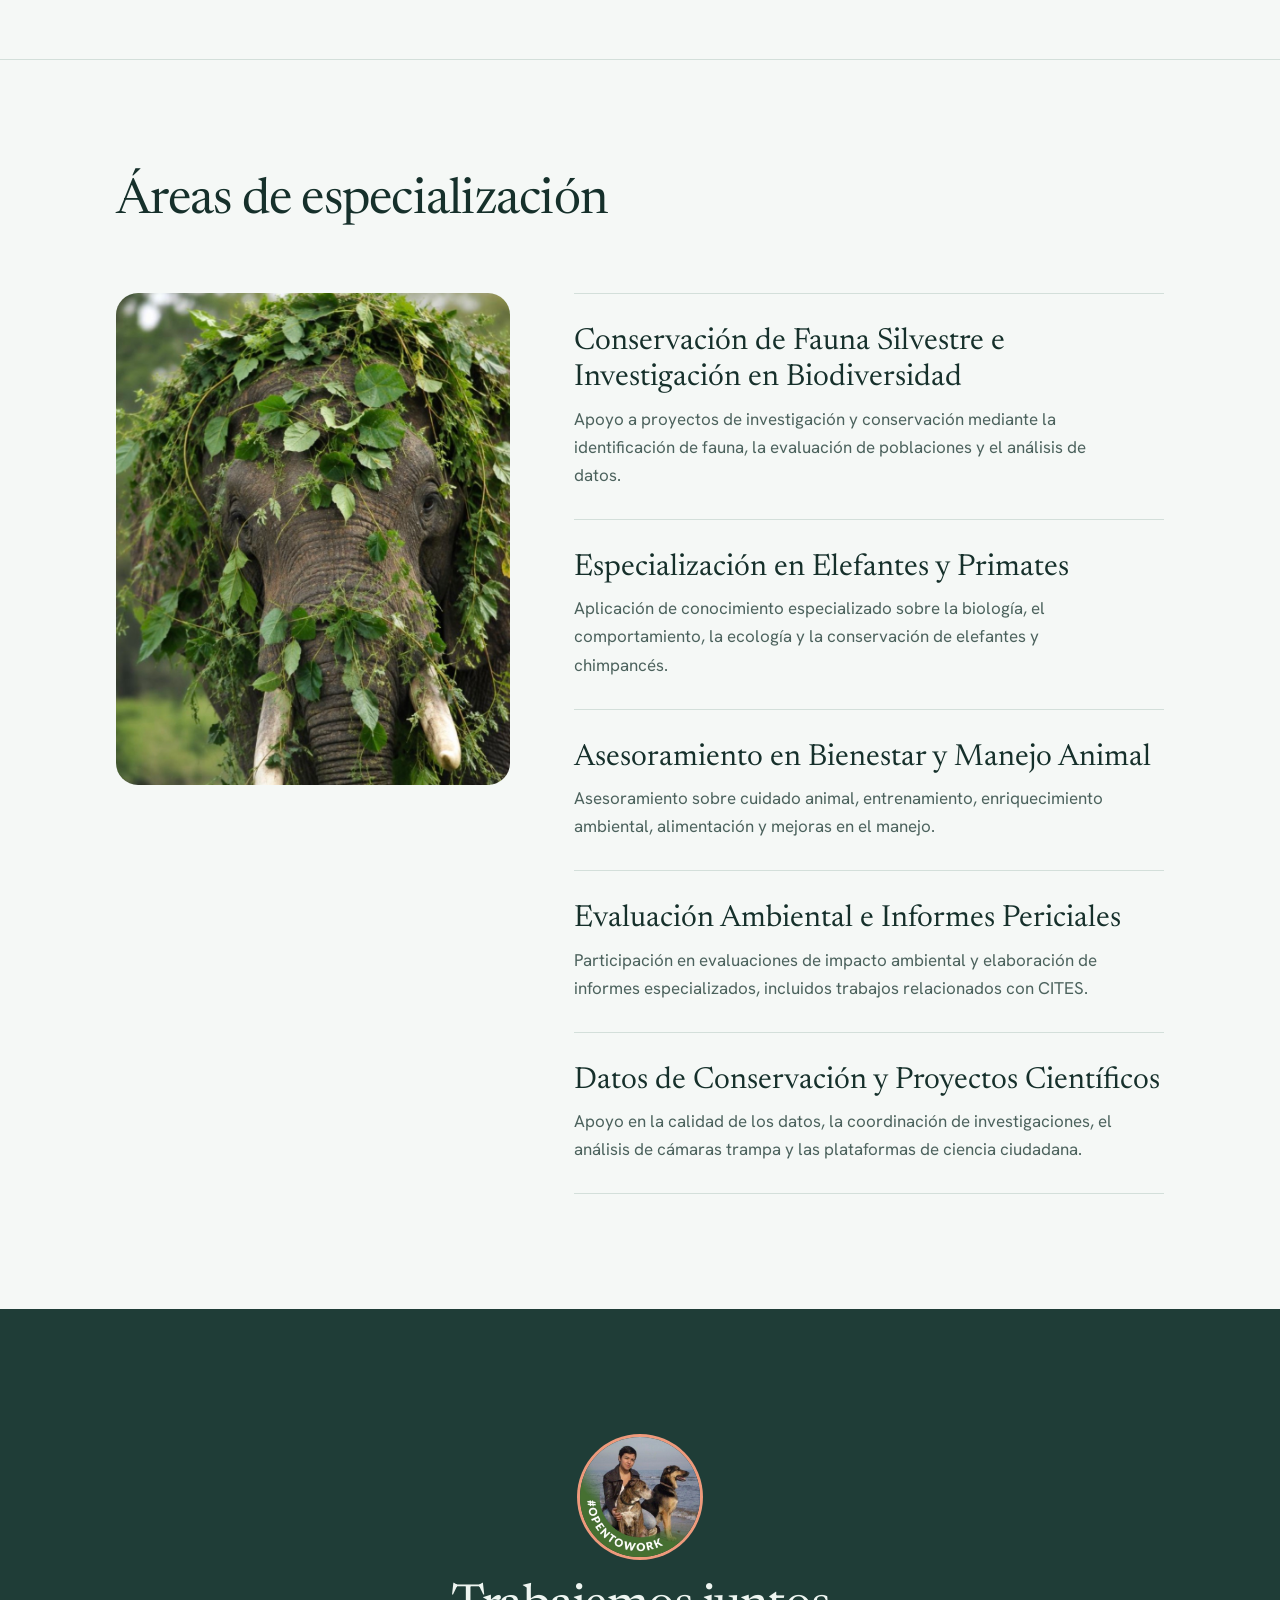
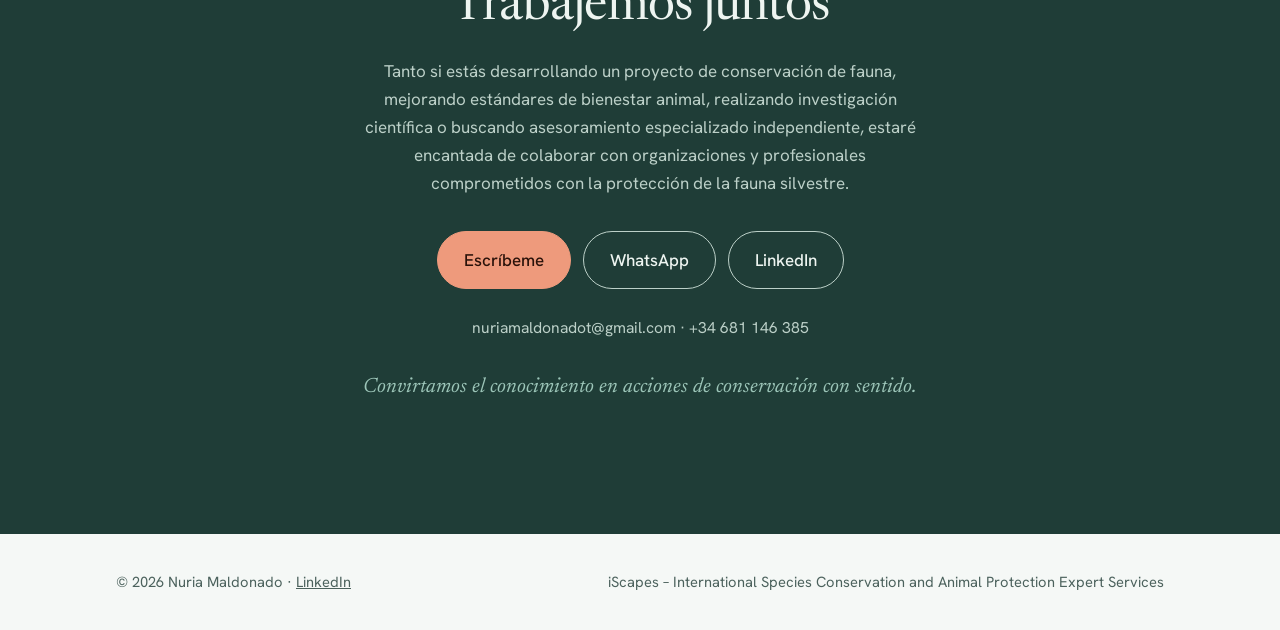
==== commit 5618573f: "Eucalyptus & coral design - Eucalyptus first section and contact, pale mint quote, light page - Cora" ====
--- a/es/index.html
+++ b/es/index.html
@@ -40,7 +40,7 @@
 <p class="lead">Consultoría independiente en conservación de fauna silvestre, bienestar animal y biodiversidad, que combina experiencia internacional en investigación con conocimiento práctico en la conservación del elefante de bosque y el chimpancé.</p>
 <div class="btns"><a class="btn" href="#contact">Trabajemos juntos</a><a class="btn ghost" href="#expertise">Ver especialidades</a></div>
 </div>
-<figure><picture><source srcset="../assets/logo-cream.png" media="(prefers-color-scheme: dark)"><img class="logo" src="../assets/logo-brown.png" alt="Logotipo de iScapes: una mujer con prismáticos sentada junto a un árbol frente a un lago, con pájaros volando" width="600" height="600"></picture></figure>
+<figure><img class="logo" src="../assets/logo-coral.png" alt="Logotipo de iScapes: una mujer con prismáticos sentada junto a un árbol frente a un lago, con pájaros volando" width="600" height="600"></figure>
 </div></section>
 
 
--- a/assets/site.css
+++ b/assets/site.css
@@ -1,13 +1,11 @@
-:root{--bg:#F5F6F2;--ink:#111A14;--mute:#4D5B50;--line:#D3D9CF;--forest:#16301F;--forest-ink:#EEF2EA;--sage:#A9C0A2;--btn:#16301F;--btn-ink:#F5F6F2;--hero-bg:#EFE3D2;--hero-ink:#2B1D12;--hero-mute:#6E5643;--hero-line:#B9A58F;--accent:#A0522D;--accent-ink:#FFF6EC;
+:root{--bg:#F5F8F6;--ink:#16302B;--mute:#4C625D;--line:#D3DFDA;--forest:#1F3D37;--forest-ink:#EEF5F1;--forest-mute:#BCD0C8;--sage:#9CC5B8;--btn:#EE9A7C;--btn-ink:#2A120A;--hero-bg:#1F3D37;--hero-ink:#EEF5F1;--hero-mute:#BCD0C8;--hero-line:#4F716A;--accent:#F0A58A;--quote-bg:#DDEAE4;--quote-ink:#16302B;--quote-cite:#9C4429;--deep:#B45237;
 box-sizing:border-box;padding-top:env(safe-area-inset-top,0px);padding-bottom:env(safe-area-inset-bottom,0px);color-scheme:light}
-@media (prefers-color-scheme:dark){:root:not([data-theme="light"]){--hero-bg:#2A1E16;--hero-ink:#F2E6D6;--hero-mute:#C9B49E;--hero-line:#6E5A48;--accent:#D98A5F;--accent-ink:#24170F;--bg:#0F1712;--ink:#E9EEE6;--mute:#9AA99C;--line:#26362B;--forest:#1B3A26;--btn:#A9C0A2;--btn-ink:#0F1712;color-scheme:dark}}
-:root[data-theme="dark"]{--hero-bg:#2A1E16;--hero-ink:#F2E6D6;--hero-mute:#C9B49E;--hero-line:#6E5A48;--accent:#D98A5F;--accent-ink:#24170F;--bg:#0F1712;--ink:#E9EEE6;--mute:#9AA99C;--line:#26362B;--forest:#1B3A26;--btn:#A9C0A2;--btn-ink:#0F1712;color-scheme:dark}
 *,*::before,*::after{box-sizing:border-box}
 html{scroll-padding-top:env(safe-area-inset-top,0px);scroll-behavior:smooth}
 body{margin:0;background:var(--bg);color:var(--ink);font:400 1.0625rem/1.65 "Hanken Grotesk",system-ui,sans-serif;-webkit-font-smoothing:antialiased}
 h1,h2,h3,blockquote{font-family:"Newsreader",Georgia,serif;font-weight:400;margin:0}
 a{color:inherit}
-:focus-visible{outline:2px solid var(--sage);outline-offset:3px}
+:focus-visible{outline:2px solid var(--deep);outline-offset:3px}
 .wrap{max-width:1160px;margin:0 auto;padding:0 clamp(20px,5vw,56px)}
 .logo{display:block;width:100%;height:auto}
 
@@ -24,11 +22,9 @@
 .hero::after{content:"";position:absolute;inset:-120px 0 0;z-index:-2;background:var(--hero-bg)}
 .hero .role,.hero .lead{color:var(--hero-mute)}
 .hero .tag{color:var(--accent)}
-.hero .btn{background:var(--accent);border-color:var(--accent);color:var(--accent-ink)}
+.hero .btn{background:var(--btn);border-color:var(--btn);color:var(--btn-ink)}
 .hero .btn.ghost{background:transparent;color:var(--hero-ink);border-color:var(--hero-ink)}
-.hero::before{content:"";position:absolute;inset:-120px 0 0;z-index:-1;background:url(gecko.jpg) 62% 40%/cover no-repeat;opacity:.15;-webkit-mask-image:linear-gradient(to bottom,#000 55%,transparent);mask-image:linear-gradient(to bottom,#000 55%,transparent)}
-@media (prefers-color-scheme:dark){:root:not([data-theme="light"]) .hero::before{opacity:.2}}
-:root[data-theme="dark"] .hero::before{opacity:.2}
+.hero::before{content:"";position:absolute;inset:-120px 0 0;z-index:-1;background:url(gecko.jpg) 62% 40%/cover no-repeat;opacity:.24;-webkit-mask-image:linear-gradient(to bottom,#000 55%,transparent);mask-image:linear-gradient(to bottom,#000 55%,transparent)}
 .hero .wrap{display:grid;grid-template-columns:1.15fr .85fr;gap:clamp(32px,6vw,88px);align-items:center}
 .hero h1{font-size:clamp(2.9rem,7.2vw,6rem);line-height:.98;letter-spacing:-.02em}
 .role{margin:22px 0 0;font-size:1.2rem;color:var(--mute)}
@@ -44,17 +40,18 @@
 @keyframes rise{from{opacity:0;transform:translateY(18px)}}
 @media(max-width:820px){.hero .wrap{grid-template-columns:1fr}.hero figure{order:-1;max-width:260px;justify-self:start}}
 
-.quote{background:var(--forest);color:var(--forest-ink);padding:clamp(64px,10vw,130px) 0;position:relative;overflow:hidden}
+.quote{background:var(--quote-bg);color:var(--quote-ink);padding:clamp(64px,10vw,130px) 0;position:relative;overflow:hidden}
 .quote .wrap{position:relative}
 .quote blockquote{font-size:clamp(1.8rem,4.2vw,3.3rem);line-height:1.2;max-width:22ch;letter-spacing:-.01em}
 .quote cite{display:block;margin-top:28px;font:500 1rem "Hanken Grotesk",sans-serif;color:var(--sage);font-style:normal}
+.quote cite{color:var(--quote-cite)}
 
 section.block{padding:clamp(64px,9vw,120px) 0}
 .about .wrap{display:grid;grid-template-columns:.8fr 1.2fr;gap:clamp(28px,6vw,96px)}
 h2{font-size:clamp(2rem,4vw,3.1rem);line-height:1.08;letter-spacing:-.015em}
 .about .sub{margin-top:18px;color:var(--mute);max-width:20rem}
 .about p{margin:0 0 1.15em;max-width:38rem}
-.about .mission{font-family:"Newsreader",serif;font-size:1.55rem;line-height:1.35;border-left:3px solid var(--sage);padding-left:22px;margin-top:2em}
+.about .mission{font-family:"Newsreader",serif;font-size:1.55rem;line-height:1.35;border-left:3px solid var(--deep);padding-left:22px;margin-top:2em}
 @media(max-width:820px){.about .wrap{grid-template-columns:1fr}}
 
 .expertise{border-top:1px solid var(--line)}
@@ -67,9 +64,9 @@
 
 .cta{background:var(--forest);color:var(--forest-ink);text-align:center;padding:clamp(72px,10vw,140px) 0}
 .cta h2{max-width:16ch;margin:0 auto 22px}
-.cta p{max-width:36rem;margin:0 auto 34px;color:#C5D3C0}
-.cta .btn{background:var(--forest-ink);color:#16301F;border-color:var(--forest-ink)}
-.cta .btns{justify-content:center}.cta .btn.ghost{background:transparent;color:var(--forest-ink);border-color:var(--sage)}.cta .direct{margin:26px auto 0;font-size:.98rem;color:#C5D3C0}.cta .small{margin:30px auto 0;font-family:"Newsreader",serif;font-style:italic;font-size:1.3rem;color:var(--sage)}
+.cta p{max-width:36rem;margin:0 auto 34px;color:var(--forest-mute)}
+.cta .btn{background:var(--btn);color:var(--btn-ink);border-color:var(--btn)}
+.cta .btns{justify-content:center}.cta .btn.ghost{background:transparent;color:var(--forest-ink);border-color:var(--forest-mute)}.cta .direct{margin:26px auto 0;font-size:.98rem;color:var(--forest-mute)}.cta .small{margin:30px auto 0;font-family:"Newsreader",serif;font-style:italic;font-size:1.3rem;color:var(--sage)}
 
 .photo{margin:0}
 .photo img{display:block;width:100%;height:auto;border-radius:22px;object-fit:cover;background:var(--line)}
@@ -82,7 +79,7 @@
 .exp-grid .photo img{aspect-ratio:4/5}
 .exp-grid .row{grid-template-columns:1fr;gap:8px}
 @media(max-width:820px){.exp-grid{grid-template-columns:1fr}.exp-grid .photo{position:static}.exp-grid .photo img{aspect-ratio:4/3;object-position:50% 30%}}
-.avatar{display:block;width:120px;height:120px;margin:0 auto 24px;border-radius:50%;object-fit:cover}
+.avatar{display:block;width:120px;height:120px;margin:0 auto 24px;border-radius:50%;object-fit:cover;box-shadow:0 0 0 3px var(--btn)}
 
 footer{padding:36px 0;color:var(--mute);font-size:.92rem}
 footer .wrap{display:flex;flex-wrap:wrap;justify-content:space-between;gap:10px}
